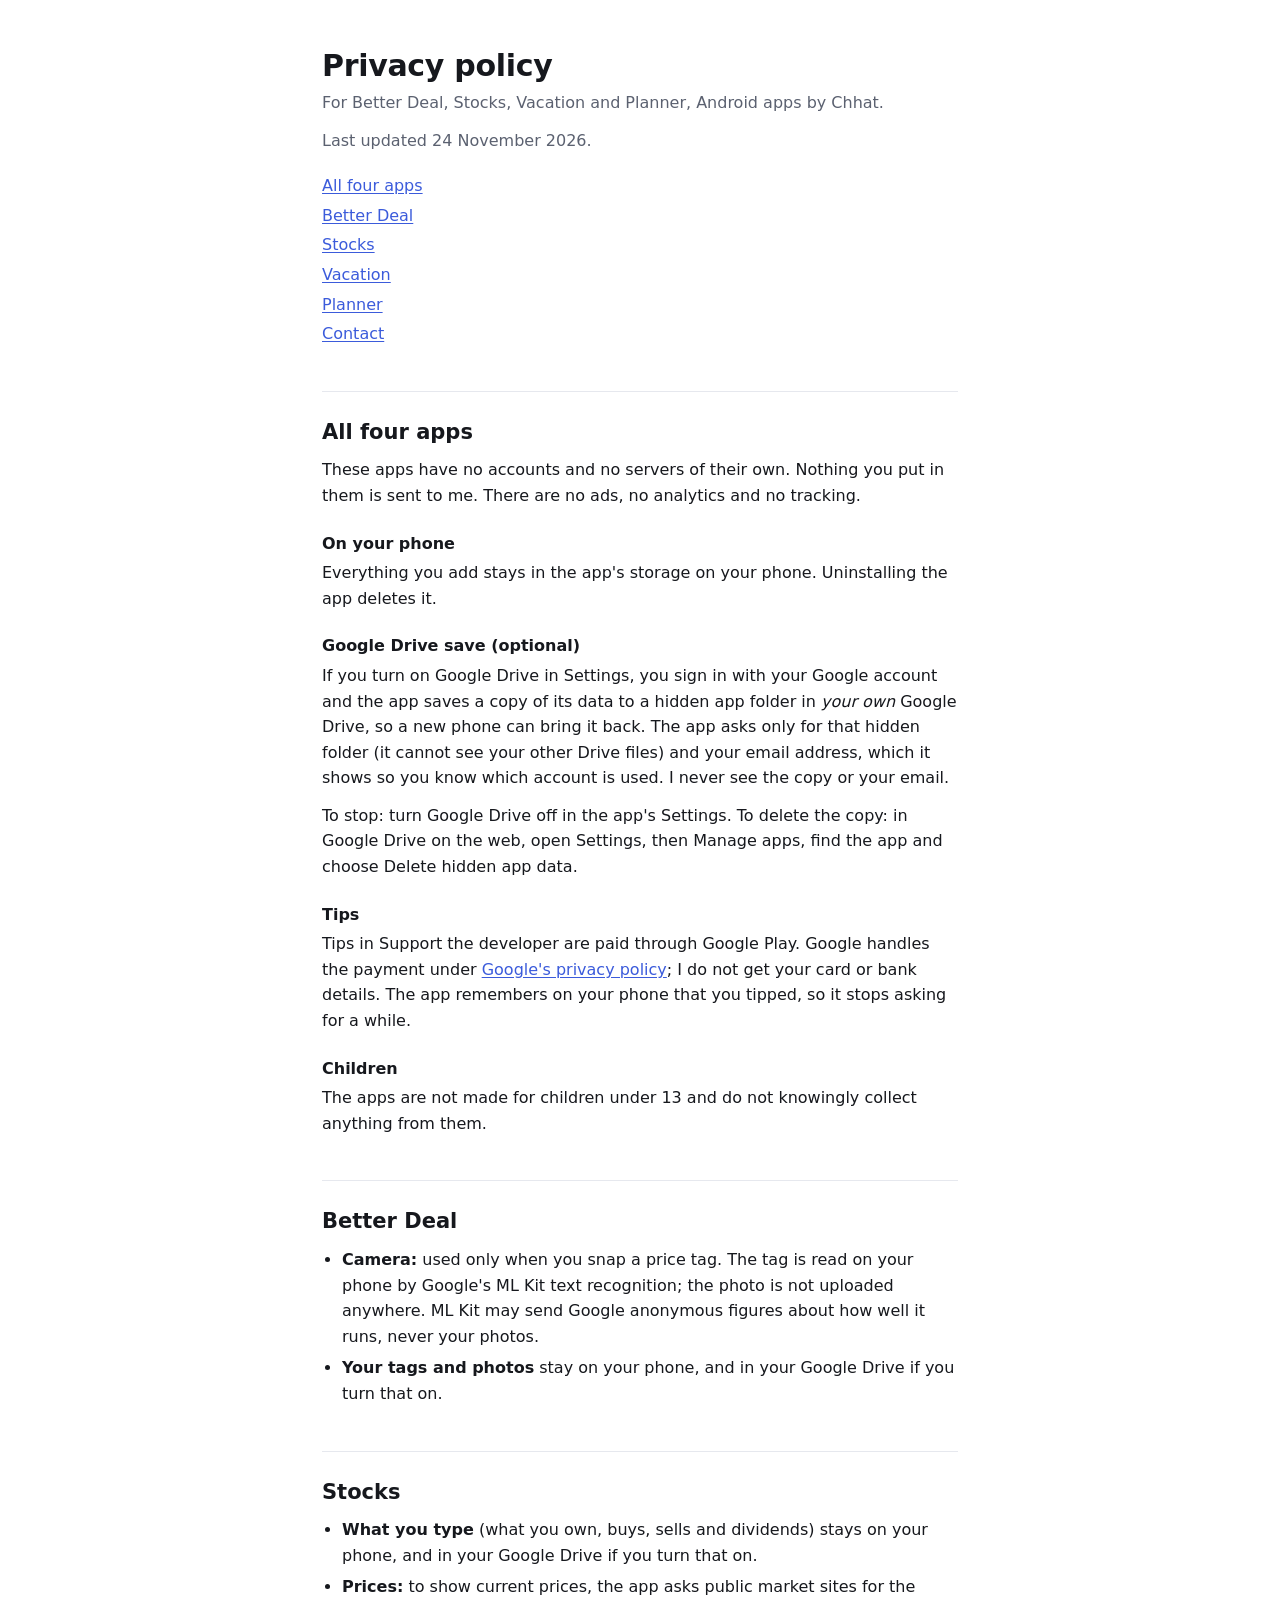
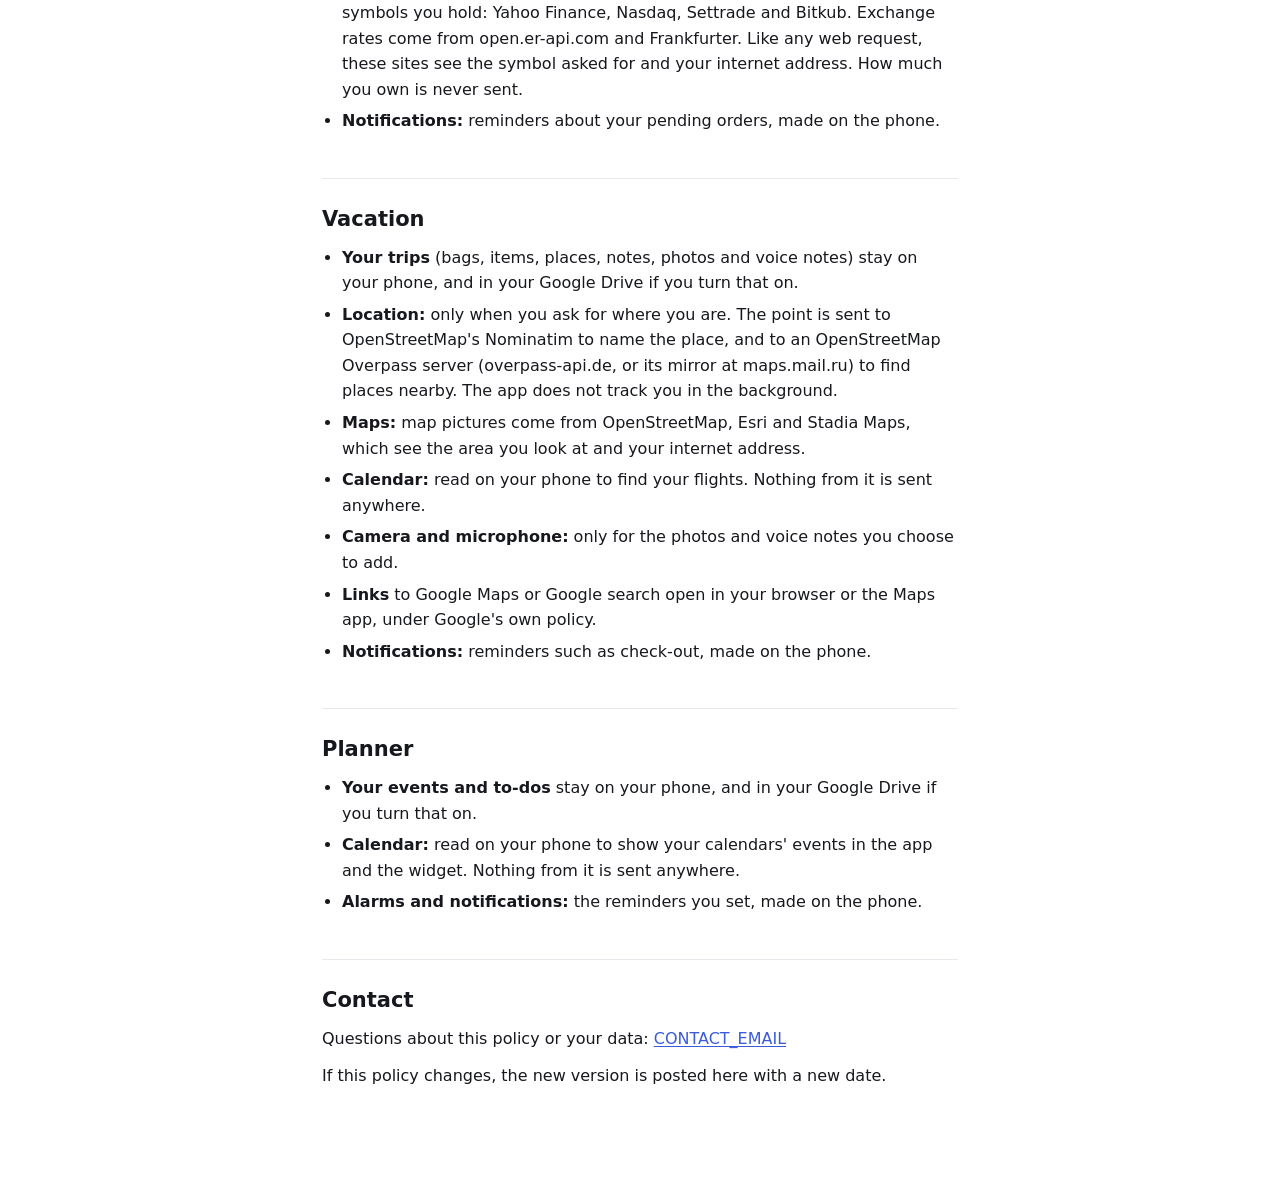
==== privacy/index.html @ dbd542b5 "Homepage and shared privacy policy for the Play apps (contact email still CONTACT_EMAIL)" ====
<!doctype html>
<html lang="en">
<head>
<meta charset="utf-8">
<meta name="viewport" content="width=device-width, initial-scale=1">
<title>Privacy policy: Chhat's apps</title>
<meta name="description" content="Privacy policy for Better Deal, Stocks, Vacation and Planner.">
<link rel="stylesheet" href="../style.css">
</head>
<body>
<main>
  <h1>Privacy policy</h1>
  <p class="dim">For Better Deal, Stocks, Vacation and Planner, Android apps by Chhat.</p>
  <p class="dim">Last updated 24 November 2026.</p>

  <ul class="toc">
    <li><a href="#all">All four apps</a></li>
    <li><a href="#better-deal">Better Deal</a></li>
    <li><a href="#stocks">Stocks</a></li>
    <li><a href="#vacation">Vacation</a></li>
    <li><a href="#planner">Planner</a></li>
    <li><a href="#contact">Contact</a></li>
  </ul>

  <h2 id="all">All four apps</h2>
  <p>These apps have no accounts and no servers of their own. Nothing you put in them is sent to me.
    There are no ads, no analytics and no tracking.</p>

  <h3>On your phone</h3>
  <p>Everything you add stays in the app's storage on your phone. Uninstalling the app deletes it.</p>

  <h3>Google Drive save (optional)</h3>
  <p>If you turn on Google Drive in Settings, you sign in with your Google account and the app saves a copy of
    its data to a hidden app folder in <em>your own</em> Google Drive, so a new phone can bring it back. The app
    asks only for that hidden folder (it cannot see your other Drive files) and your email address, which it shows
    so you know which account is used. I never see the copy or your email.</p>
  <p>To stop: turn Google Drive off in the app's Settings. To delete the copy: in Google Drive on the web, open
    Settings, then Manage apps, find the app and choose Delete hidden app data.</p>

  <h3>Tips</h3>
  <p>Tips in Support the developer are paid through Google Play. Google handles the payment under
    <a href="https://policies.google.com/privacy">Google's privacy policy</a>; I do not get your card or bank
    details. The app remembers on your phone that you tipped, so it stops asking for a while.</p>

  <h3>Children</h3>
  <p>The apps are not made for children under 13 and do not knowingly collect anything from them.</p>

  <h2 id="better-deal">Better Deal</h2>
  <ul>
    <li><b>Camera:</b> used only when you snap a price tag. The tag is read on your phone by Google's ML Kit text
      recognition; the photo is not uploaded anywhere. ML Kit may send Google anonymous figures about how well it
      runs, never your photos.</li>
    <li><b>Your tags and photos</b> stay on your phone, and in your Google Drive if you turn that on.</li>
  </ul>

  <h2 id="stocks">Stocks</h2>
  <ul>
    <li><b>What you type</b> (what you own, buys, sells and dividends) stays on your phone, and in your Google
      Drive if you turn that on.</li>
    <li><b>Prices:</b> to show current prices, the app asks public market sites for the symbols you hold:
      Yahoo Finance, Nasdaq, Settrade and Bitkub. Exchange rates come from open.er-api.com and Frankfurter.
      Like any web request, these sites see the symbol asked for and your internet address. How much you own is
      never sent.</li>
    <li><b>Notifications:</b> reminders about your pending orders, made on the phone.</li>
  </ul>

  <h2 id="vacation">Vacation</h2>
  <ul>
    <li><b>Your trips</b> (bags, items, places, notes, photos and voice notes) stay on your phone, and in your
      Google Drive if you turn that on.</li>
    <li><b>Location:</b> only when you ask for where you are. The point is sent to OpenStreetMap's Nominatim to
      name the place, and to an OpenStreetMap Overpass server (overpass-api.de, or its mirror at maps.mail.ru) to
      find places nearby. The app does not track you in the background.</li>
    <li><b>Maps:</b> map pictures come from OpenStreetMap, Esri and Stadia Maps, which see the area you look at
      and your internet address.</li>
    <li><b>Calendar:</b> read on your phone to find your flights. Nothing from it is sent anywhere.</li>
    <li><b>Camera and microphone:</b> only for the photos and voice notes you choose to add.</li>
    <li><b>Links</b> to Google Maps or Google search open in your browser or the Maps app, under Google's own
      policy.</li>
    <li><b>Notifications:</b> reminders such as check-out, made on the phone.</li>
  </ul>

  <h2 id="planner">Planner</h2>
  <ul>
    <li><b>Your events and to-dos</b> stay on your phone, and in your Google Drive if you turn that on.</li>
    <li><b>Calendar:</b> read on your phone to show your calendars' events in the app and the widget. Nothing
      from it is sent anywhere.</li>
    <li><b>Alarms and notifications:</b> the reminders you set, made on the phone.</li>
  </ul>

  <h2 id="contact">Contact</h2>
  <p>Questions about this policy or your data: <a href="mailto:CONTACT_EMAIL">CONTACT_EMAIL</a></p>
  <p>If this policy changes, the new version is posted here with a new date.</p>
</main>
</body>
</html>
---- style.css ----
:root {
  --bg: #fff;
  --fg: #16181d;
  --dim: #5b6170;
  --line: #e6e8ee;
  --accent: #3b5bdb;
  color-scheme: light dark;
}
@media (prefers-color-scheme: dark) {
  :root { --bg: #000; --fg: #eceef3; --dim: #9aa0ad; --line: #23262e; --accent: #8ea6ff; }
}
* { box-sizing: border-box; }
html { -webkit-text-size-adjust: 100%; }
body {
  margin: 0;
  background: var(--bg);
  color: var(--fg);
  font: 16px/1.6 system-ui, -apple-system, "Segoe UI", Roboto, "Noto Sans Thai", sans-serif;
}
main { max-width: 680px; margin: 0 auto; padding: 48px 22px 80px; }
h1 { font-size: 30px; line-height: 1.2; margin: 0 0 6px; letter-spacing: -0.01em; }
h2 { font-size: 21px; margin: 44px 0 8px; padding-top: 24px; border-top: 1px solid var(--line); }
h3 { font-size: 16px; margin: 22px 0 4px; }
p, ul { margin: 0 0 12px; }
ul { padding-left: 20px; }
li { margin-bottom: 6px; }
a { color: var(--accent); text-underline-offset: 2px; }
.dim { color: var(--dim); }
.apps { list-style: none; padding: 0; margin: 28px 0 0; }
.apps li { padding: 16px 0; border-top: 1px solid var(--line); margin: 0; }
.apps li:last-child { border-bottom: 1px solid var(--line); }
.apps b { display: block; font-size: 17px; }
.toc { list-style: none; padding: 0; margin: 20px 0 0; }
.toc li { margin: 0 0 4px; }
footer { margin-top: 56px; color: var(--dim); font-size: 14px; }
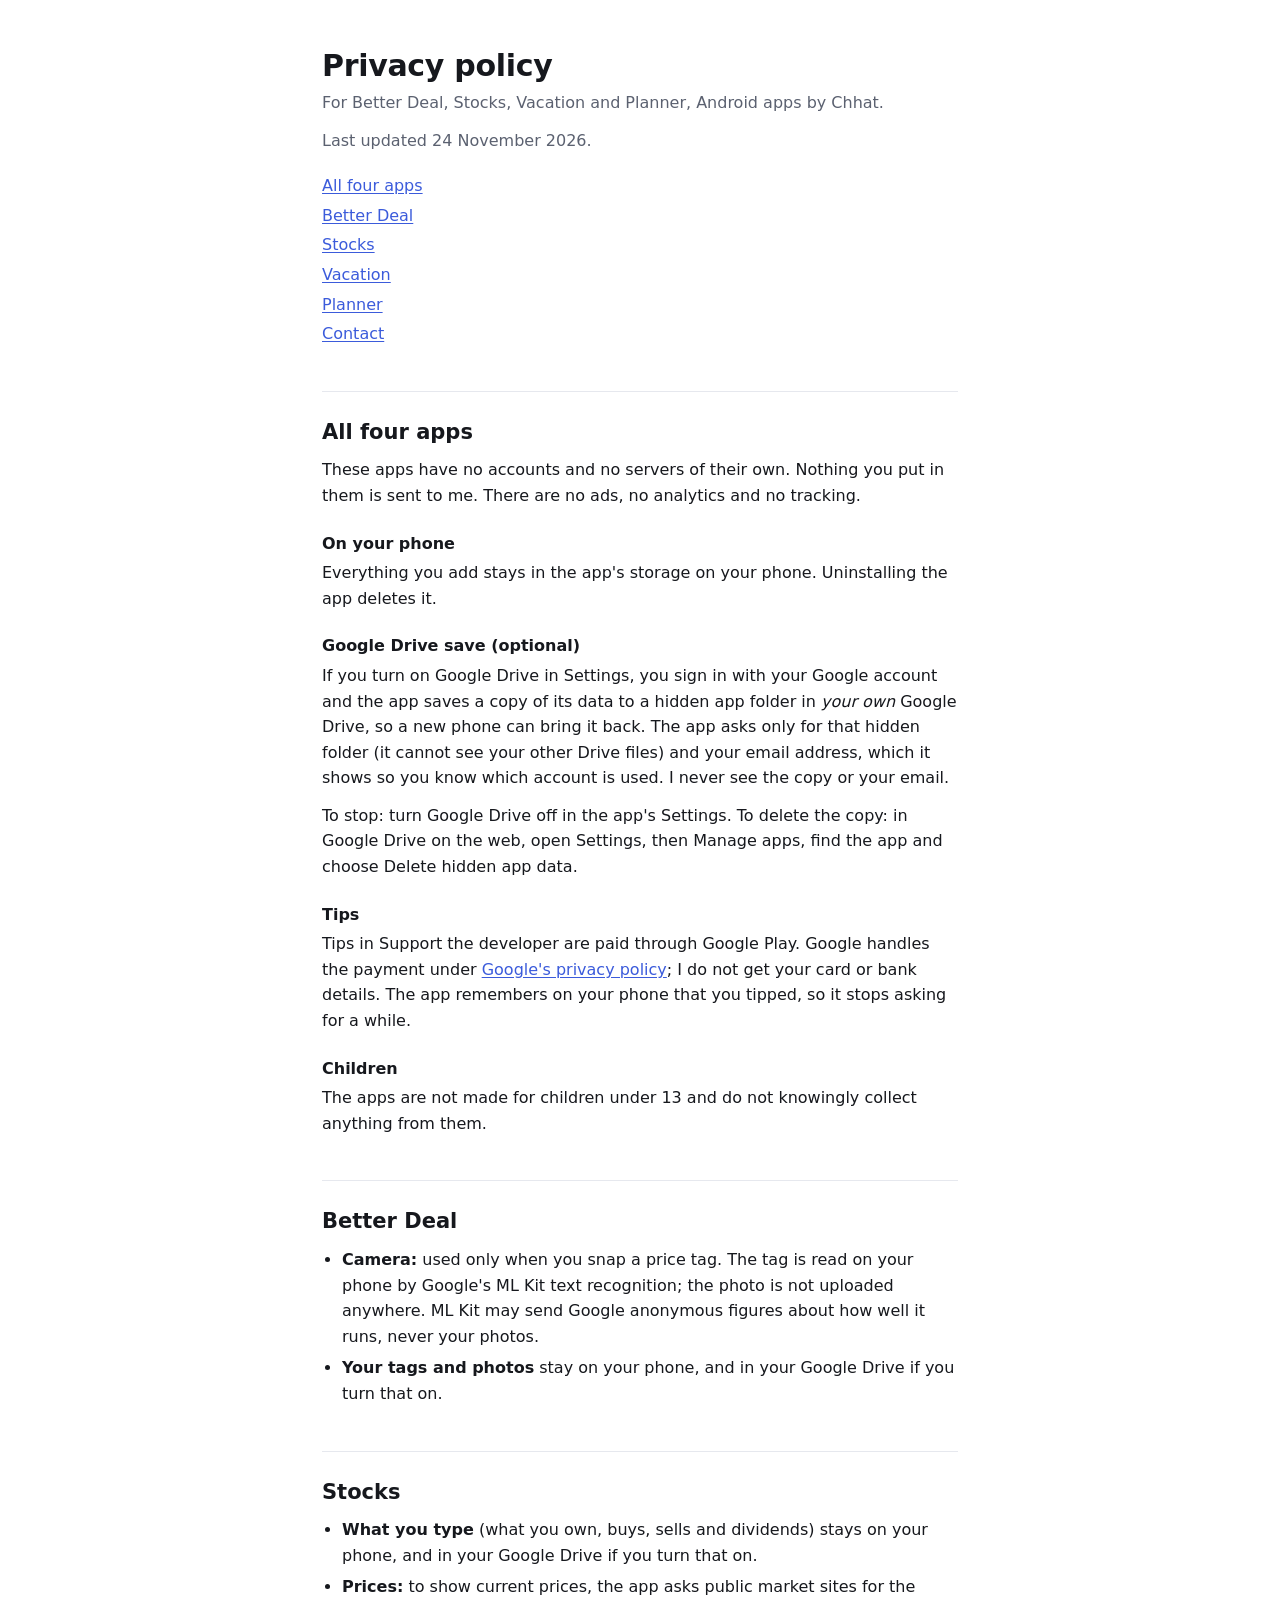
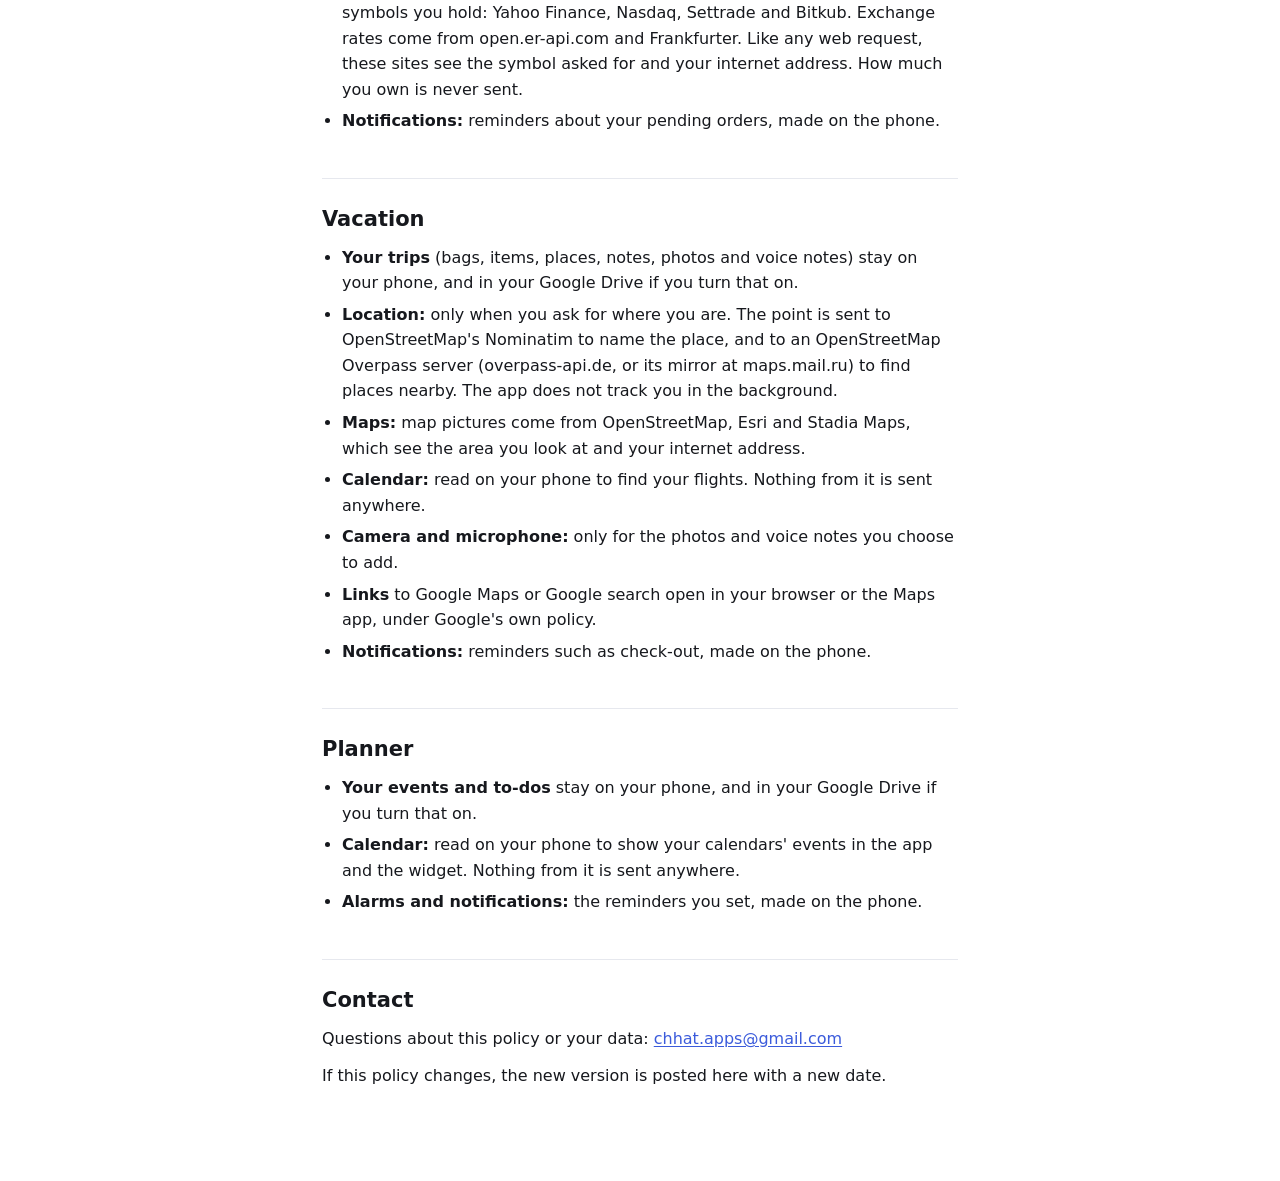
==== commit d5dda415: "Contact: chhat.apps@gmail.com" ====
--- a/privacy/index.html
+++ b/privacy/index.html
@@ -89,7 +89,7 @@
   </ul>
 
   <h2 id="contact">Contact</h2>
-  <p>Questions about this policy or your data: <a href="mailto:CONTACT_EMAIL">CONTACT_EMAIL</a></p>
+  <p>Questions about this policy or your data: <a href="mailto:chhat.apps@gmail.com">chhat.apps@gmail.com</a></p>
   <p>If this policy changes, the new version is posted here with a new date.</p>
 </main>
 </body>
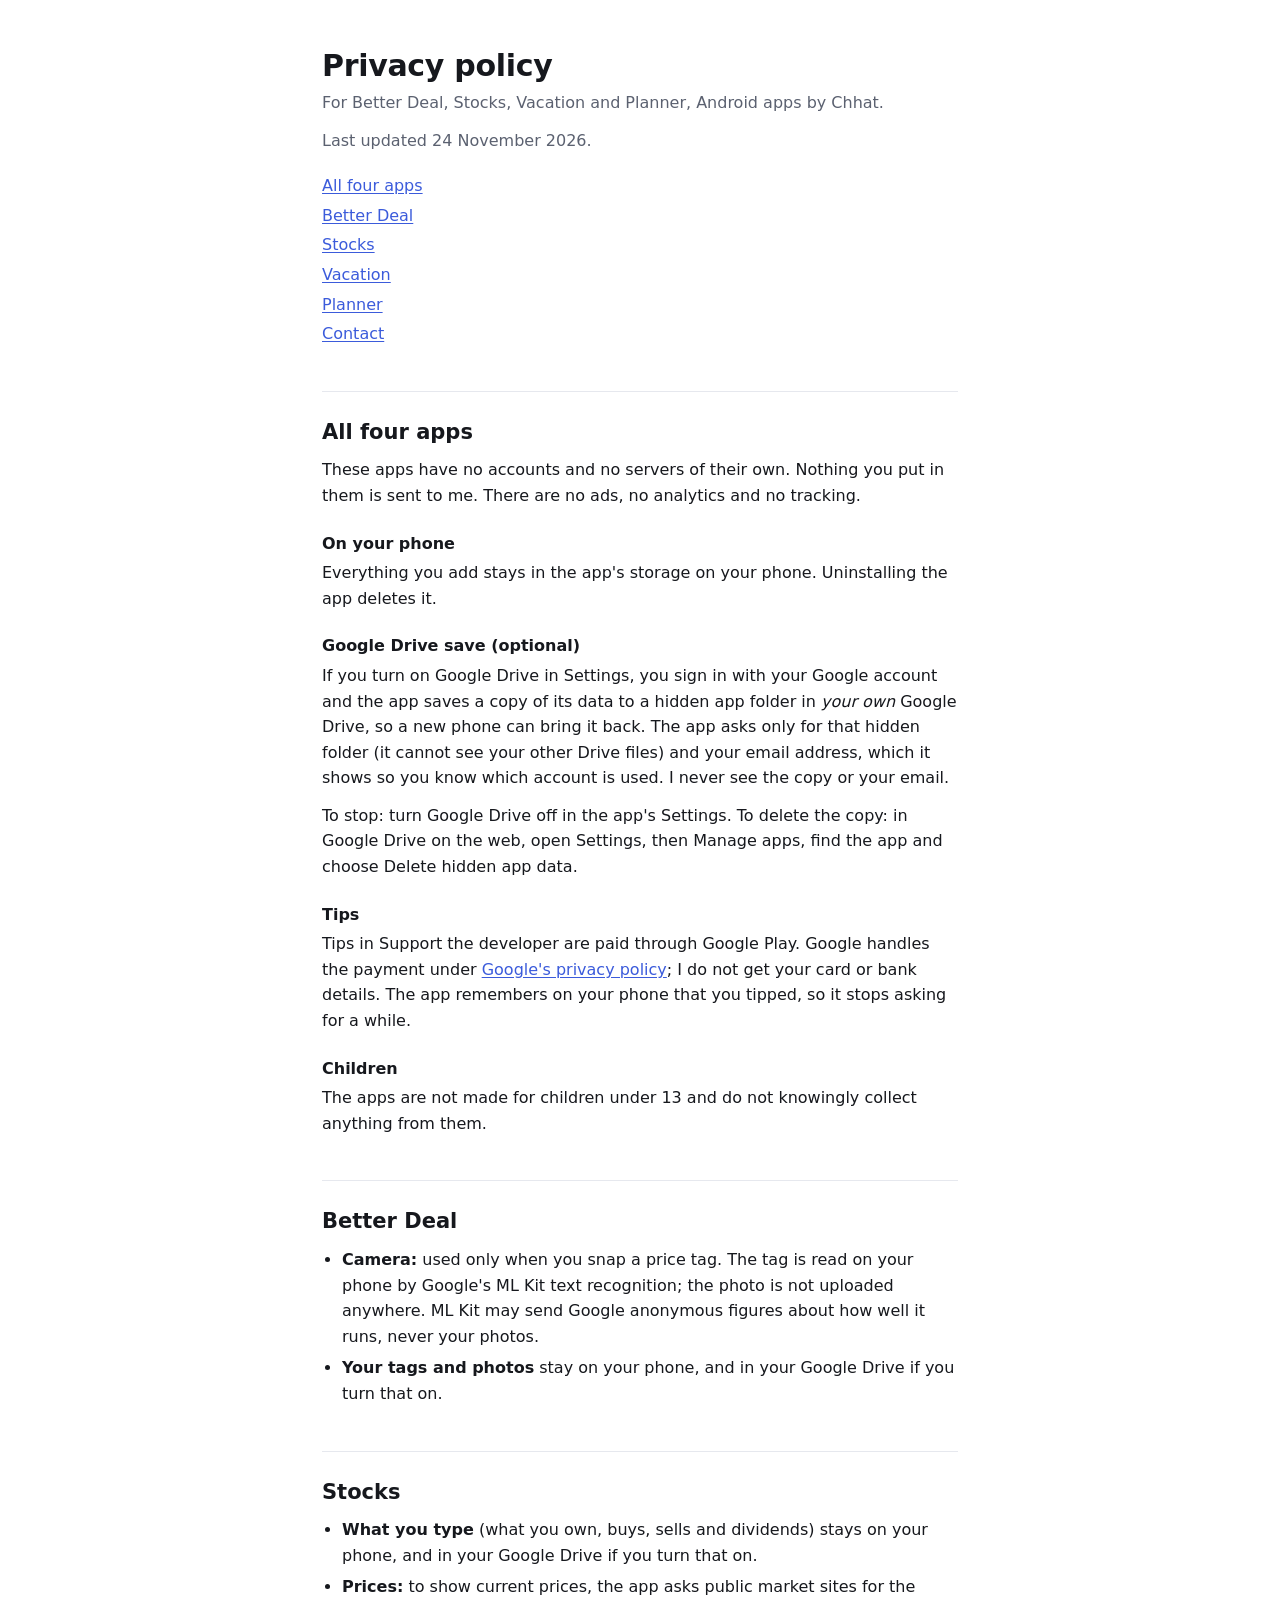
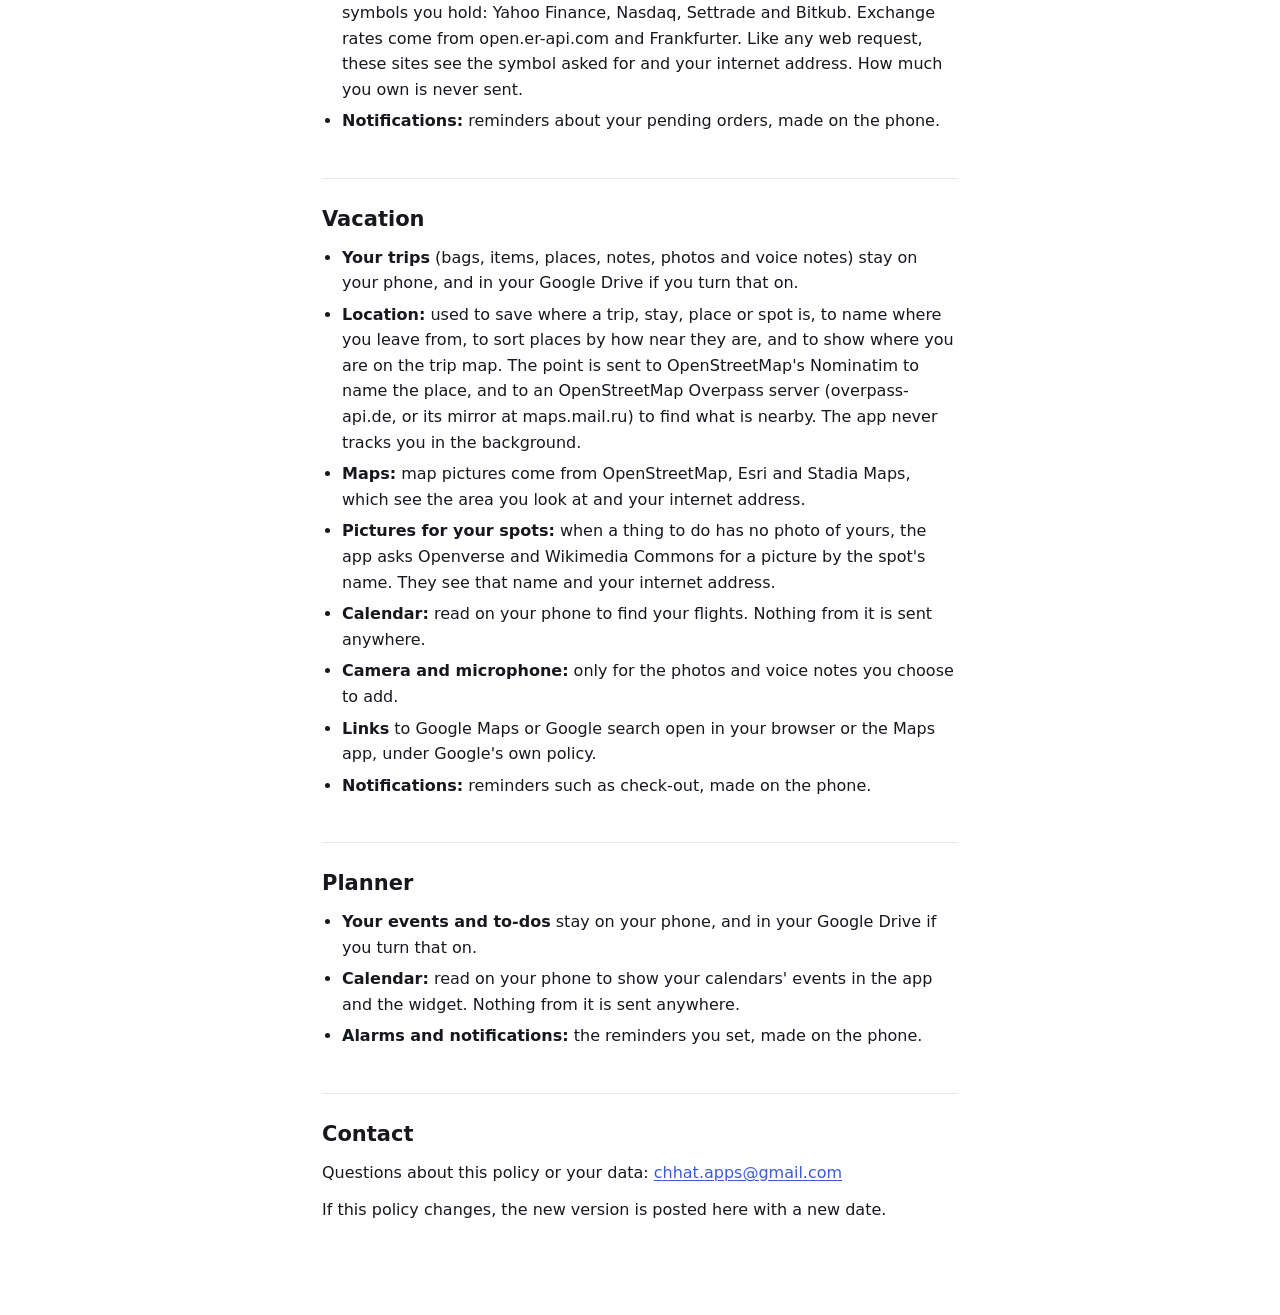
==== commit 3c447c52: "Vacation: spot pictures from Openverse/Wikimedia, and every use of location" ====
--- a/privacy/index.html
+++ b/privacy/index.html
@@ -68,11 +68,14 @@
   <ul>
     <li><b>Your trips</b> (bags, items, places, notes, photos and voice notes) stay on your phone, and in your
       Google Drive if you turn that on.</li>
-    <li><b>Location:</b> only when you ask for where you are. The point is sent to OpenStreetMap's Nominatim to
-      name the place, and to an OpenStreetMap Overpass server (overpass-api.de, or its mirror at maps.mail.ru) to
-      find places nearby. The app does not track you in the background.</li>
+    <li><b>Location:</b> used to save where a trip, stay, place or spot is, to name where you leave from, to sort
+      places by how near they are, and to show where you are on the trip map. The point is sent to OpenStreetMap's
+      Nominatim to name the place, and to an OpenStreetMap Overpass server (overpass-api.de, or its mirror at
+      maps.mail.ru) to find what is nearby. The app never tracks you in the background.</li>
     <li><b>Maps:</b> map pictures come from OpenStreetMap, Esri and Stadia Maps, which see the area you look at
       and your internet address.</li>
+    <li><b>Pictures for your spots:</b> when a thing to do has no photo of yours, the app asks Openverse and
+      Wikimedia Commons for a picture by the spot's name. They see that name and your internet address.</li>
     <li><b>Calendar:</b> read on your phone to find your flights. Nothing from it is sent anywhere.</li>
     <li><b>Camera and microphone:</b> only for the photos and voice notes you choose to add.</li>
     <li><b>Links</b> to Google Maps or Google search open in your browser or the Maps app, under Google's own
